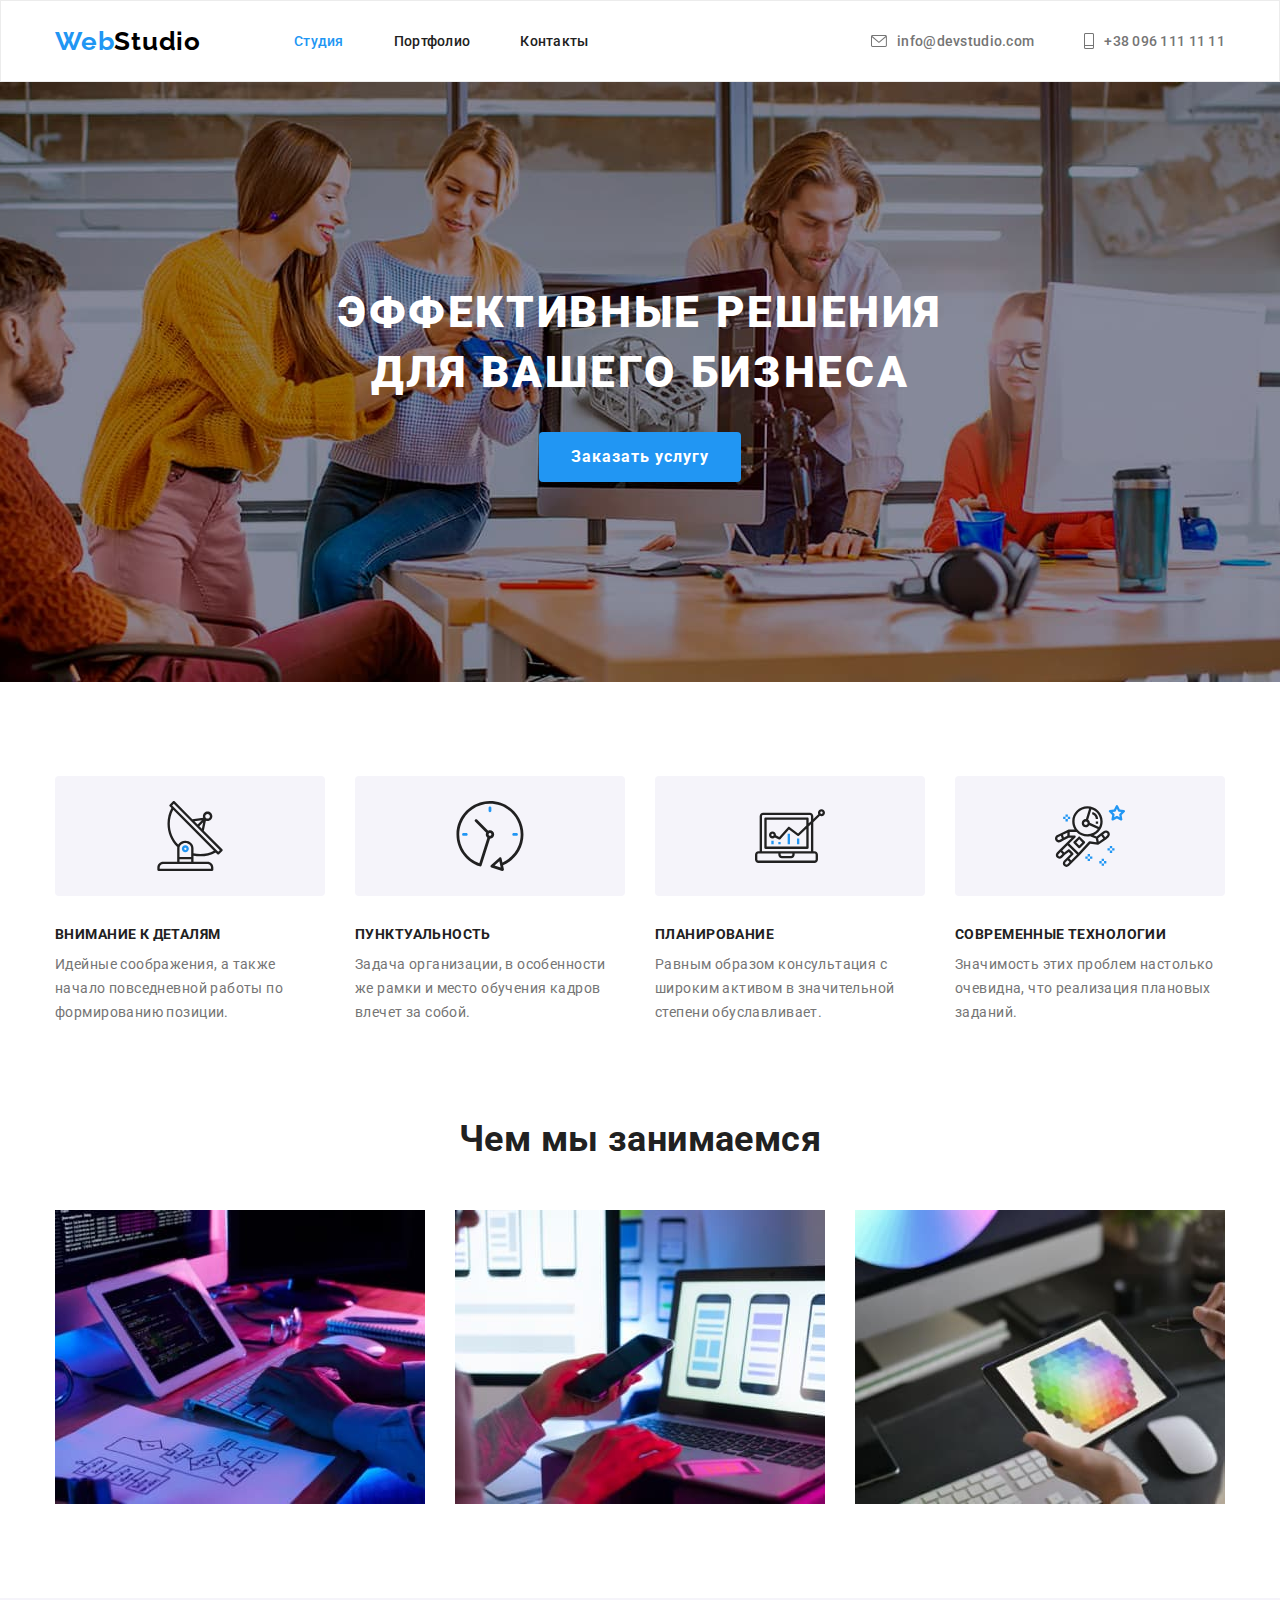
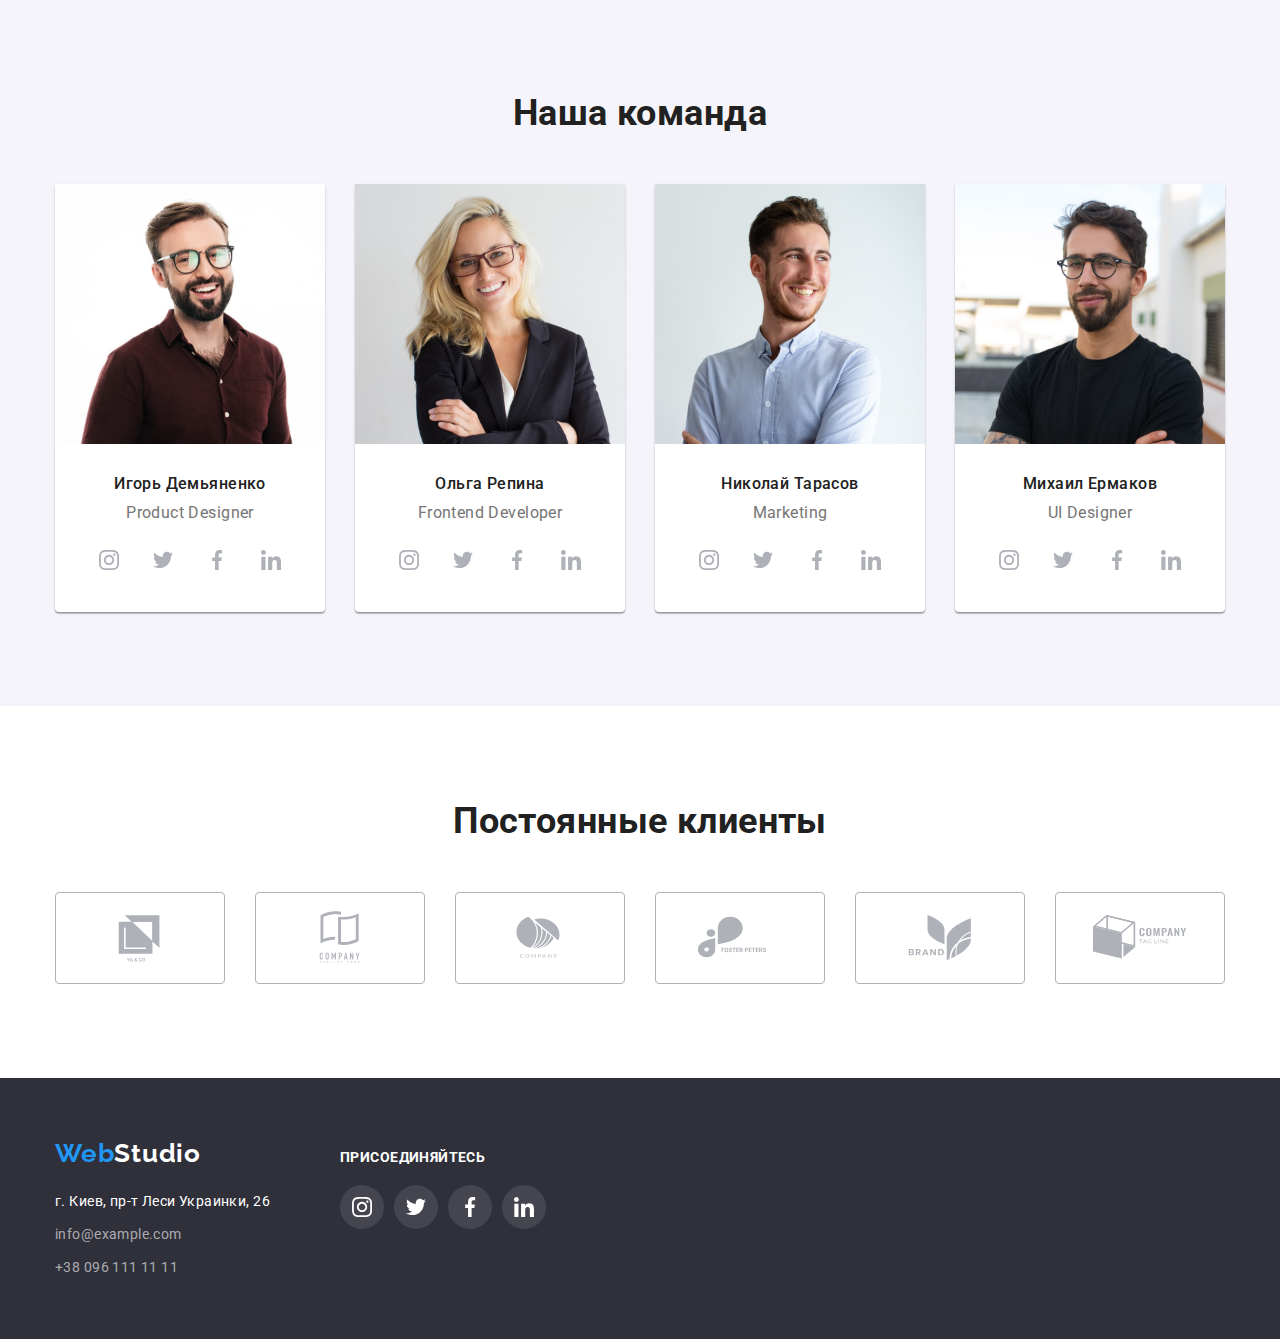
==== index.html @ 130f6607 "Initial commit" ====
<!DOCTYPE html>
<html lang="ru">
  <head>
    <meta charset="UTF-8" />
    <meta http-equiv="X-UA-Compatible" content="IE=edge" />
    <meta name="viewport" content="width=device-width, initial-scale=1.0" />
    <link rel="preconnect" href="https://fonts.googleapis.com" />
    <link rel="preconnect" href="https://fonts.gstatic.com" crossorigin />
    <link
      href="https://fonts.googleapis.com/css2?family=Raleway:wght@700&family=Roboto:wght@400;500;700;900&display=swap"
      rel="stylesheet"
    />
    <link
      rel="stylesheet"
      href="https://cdnjs.cloudflare.com/ajax/libs/modern-normalize/1.1.0/modern-normalize.css"
      integrity="sha512-Y0MM+V6ymRKN2zStTqzQ227DWhhp4Mzdo6gnlRnuaNCbc+YN/ZH0sBCLTM4M0oSy9c9VKiCvd4Jk44aCLrNS5Q=="
      crossorigin="anonymous"
      referrerpolicy="no-referrer"
    />
    <link rel="stylesheet" href="./css/style.css" />
    <title>Home work 2</title>
  </head>
  <body>
    <header class="top">
      <div class="container one">
        <a
          href="./index.html"
          class="top-link link"
          target="_blank"
          rel="noopener noreferrer nofollow"
          ><span class="top-web webstudio">Web</span
          ><span class="top-studio webstudio">Studio</span></a
        >
        <nav class="top-nav">
          <ul class="top-nav-list list">
            <li class="top-nav-item">
              <a
                href="./index.html"
                class="top-nav-link link current"
                target="_blank"
                rel="noopener noreferrer nofollow"
                >Студия</a
              >
            </li>
            <li class="top-nav-item">
              <a
                href="./portfolio.html"
                class="top-nav-link link"
                target="_blank"
                rel="noopener noreferrer nofollow"
                >Портфолио</a
              >
            </li>
            <li class="top-nav-item">
              <a
                href="./index.html"
                class="top-nav-link link"
                target="_blank"
                rel="noopener noreferrer nofollow"
                >Контакты</a
              >
            </li>
          </ul>
        </nav>
        <ul class="top-list">
          <li class="top-item">
            <a
              href="mailto:info@devstudio.com"
              class="top-list-link link"
              target="_blank"
              rel="noopener noreferrer nofollow"
              ><svg class="top-icons" width="16" height="12">
                <use href="./img/icon.svg#icon-mail"></use>
              </svg>
              info@devstudio.com</a
            >
          </li>
          <li class="top-item">
            <a
              href="tel:+380961111111"
              class="top-list-link link"
              target="_blank"
              rel="noopener noreferrer nofollow"
            >
              <svg class="top-icons" width="10" height="16">
                <use href="./img/icon.svg#icon-phone"></use>
              </svg>
              +38 096 111 11 11
            </a>
          </li>
        </ul>
      </div>
    </header>
    <main>
      <section class="center-hero">
        <div class="container">
          <div>
            <h1 class="center-hero-title hero-title">
              Эффективные решения для вашего бизнеса
            </h1>
            <button
              class="center-hero-button center-hero-button:hover, center-hero-button:focus"
              type="button"
            >
              Заказать услугу
            </button>
          </div>
        </div>
      </section>
      <section class="center-skills section">
        <div class="container">
          <h2 class="visually-hidden">Почему стоит выбрать нас</h2>
          <ul class="center-skills-list list">
            <li class="center-skills-item">
              <div class="skills-icons">
                <svg class="skills-icon" width="70" height="70">
                  <use href="./img/icon.svg#icon-satelite"></use>
                </svg>
              </div>
              <h3 class="center-skills-title">Внимание к деталям</h3>
              <p class="center-skills-text">
                Идейные соображения, а также начало повседневной работы по
                формированию позиции.
              </p>
            </li>
            <li class="center-skills-item">
              <div class="skills-icons">
                <svg class="skills-icon" width="70" height="70">
                  <use href="./img/icon.svg#icon-clock"></use>
                </svg>
              </div>
              <h3 class="center-skills-title">Пунктуальность</h3>
              <p class="center-skills-text">
                Задача организации, в особенности же рамки и место обучения
                кадров влечет за собой.
              </p>
            </li>
            <li class="center-skills-item">
              <div class="skills-icons">
                <svg class="skills-icon" width="70" height="70">
                  <use href="./img/icon.svg#icon-laptop"></use>
                </svg>
              </div>
              <h3 class="center-skills-title">Планирование</h3>
              <p class="center-skills-text">
                Равным образом консультация с широким активом в значительной
                степени обуславливает.
              </p>
            </li>
            <li class="center-skills-item">
              <div class="skills-icons">
                <svg class="skills-icon" width="70" height="70">
                  <use href="./img/icon.svg#icon-astronaut"></use>
                </svg>
              </div>
              <h3 class="center-skills-title">Современные технологии</h3>
              <p class="center-skills-text">
                Значимость этих проблем настолько очевидна, что реализация
                плановых заданий.
              </p>
            </li>
          </ul>
        </div>
      </section>
      <section class="center-about section about">
        <div class="container">
          <h2 class="center-about-title">Чем мы занимаемся</h2>
          <ul class="center-about-list list">
            <li class="center-about-item img">
              <img src="./img/box1.jpg" width="370" height="294" alt="box1" />
            </li>
            <li class="center-about-item img">
              <img src="./img/box2.jpg" width="370" height="294" alt="box2" />
            </li>
            <li class="center-about-item img">
              <img src="./img/box3.jpg" width="370" height="294" alt="box3" />
            </li>
          </ul>
        </div>
      </section>
      <section class="center-workers section">
        <div class="container">
          <h2 class="center-workers-title">Наша команда</h2>
          <ul class="center-workers-list list">
            <li class="center-workers-item img">
              <img
                src="./img/worker1.jpg"
                width="270"
                alt="фото Игорь Демьяненко"
              />
              <div class="name">
                <h3 class="center-workers-name">Игорь Демьяненко</h3>
                <p class="center-workers-profession">Product Designer</p>

                <ul class="icons-list list">
                  <li class="icons-item">
                    <a
                      href=""
                      class="icons-item-link link"
                      target="_blank"
                      rel="noopener noreferrer nofollow"
                    >
                      <svg class="workers-icons" width="20" height="20">
                        <use href="./img/icon.svg#icon-instagram"></use>
                      </svg>
                    </a>
                  </li>
                  <li class="icons-item">
                    <a
                      href=""
                      class="icons-item-link link"
                      target="_blank"
                      rel="noopener noreferrer nofollow"
                    >
                      <svg class="workers-icons" width="20" height="20">
                        <use href="./img/icon.svg#icon-twitter"></use>
                      </svg>
                    </a>
                  </li>
                  <li class="icons-item">
                    <a
                      href=""
                      class="icons-item-link link"
                      target="_blank"
                      rel="noopener noreferrer nofollow"
                    >
                      <svg class="workers-icons" width="20" height="20">
                        <use href="./img/icon.svg#icon-facebook"></use>
                      </svg>
                    </a>
                  </li>
                  <li class="icons-item">
                    <a
                      href=""
                      class="icons-item-link link"
                      target="_blank"
                      rel="noopener noreferrer nofollow"
                    >
                      <svg class="workers-icons" width="20" height="20">
                        <use href="./img/icon.svg#icon-linkedin"></use>
                      </svg>
                    </a>
                  </li>
                </ul>
              </div>
            </li>
            <li class="center-workers-item img">
              <img
                src="./img/worker2.jpg"
                width="270"
                alt="фото Ольга Репина"
              />
              <div class="name">
                <h3 class="center-workers-name">Ольга Репина</h3>
                <p class="center-workers-profession">Frontend Developer</p>
                <ul class="icons-list list">
                  <li class="icons-item">
                    <a
                      href=""
                      class="icons-item-link link"
                      target="_blank"
                      rel="noopener noreferrer nofollow"
                    >
                      <svg class="workers-icons" width="20" height="20">
                        <use href="./img/icon.svg#icon-instagram"></use>
                      </svg>
                    </a>
                  </li>
                  <li class="icons-item">
                    <a
                      href=""
                      class="icons-item-link link"
                      target="_blank"
                      rel="noopener noreferrer nofollow"
                    >
                      <svg class="workers-icons" width="20" height="20">
                        <use href="./img/icon.svg#icon-twitter"></use>
                      </svg>
                    </a>
                  </li>
                  <li class="icons-item">
                    <a
                      href=""
                      class="icons-item-link link"
                      target="_blank"
                      rel="noopener noreferrer nofollow"
                    >
                      <svg class="workers-icons" width="20" height="20">
                        <use href="./img/icon.svg#icon-facebook"></use>
                      </svg>
                    </a>
                  </li>
                  <li class="icons-item">
                    <a
                      href=""
                      class="icons-item-link link"
                      target="_blank"
                      rel="noopener noreferrer nofollow"
                    >
                      <svg class="workers-icons" width="20" height="20">
                        <use href="./img/icon.svg#icon-linkedin"></use>
                      </svg>
                    </a>
                  </li>
                </ul>
              </div>
            </li>
            <li class="center-workers-item img">
              <img
                src="./img/worker3.jpg"
                width="270"
                alt="фото Николай Тарасов"
              />
              <div class="name">
                <h3 class="center-workers-name">Николай Тарасов</h3>
                <p class="center-workers-profession">Marketing</p>
                <ul class="icons-list list">
                  <li class="icons-item">
                    <a
                      href=""
                      class="icons-item-link link"
                      target="_blank"
                      rel="noopener noreferrer nofollow"
                    >
                      <svg class="workers-icons" width="20" height="20">
                        <use href="./img/icon.svg#icon-instagram"></use>
                      </svg>
                    </a>
                  </li>
                  <li class="icons-item">
                    <a
                      href=""
                      class="icons-item-link link"
                      target="_blank"
                      rel="noopener noreferrer nofollow"
                    >
                      <svg class="workers-icons" width="20" height="20">
                        <use href="./img/icon.svg#icon-twitter"></use>
                      </svg>
                    </a>
                  </li>
                  <li class="icons-item">
                    <a
                      href=""
                      class="icons-item-link link"
                      target="_blank"
                      rel="noopener noreferrer nofollow"
                    >
                      <svg class="workers-icons" width="20" height="20">
                        <use href="./img/icon.svg#icon-facebook"></use>
                      </svg>
                    </a>
                  </li>
                  <li class="icons-item">
                    <a
                      href=""
                      class="icons-item-link link"
                      target="_blank"
                      rel="noopener noreferrer nofollow"
                    >
                      <svg class="workers-icons" width="20" height="20">
                        <use href="./img/icon.svg#icon-linkedin"></use>
                      </svg>
                    </a>
                  </li>
                </ul>
              </div>
            </li>
            <li class="center-workers-item img">
              <img
                src="./img/worker4.jpg"
                width="270"
                alt="фото Михаил Ермаков"
              />
              <div class="name">
                <h3 class="center-workers-name">Михаил Ермаков</h3>
                <p class="center-workers-profession">UI Designer</p>
                <ul class="icons-list list">
                  <li class="icons-item">
                    <a
                      href=""
                      class="icons-item-link link"
                      target="_blank"
                      rel="noopener noreferrer nofollow"
                    >
                      <svg class="workers-icons" width="20" height="20">
                        <use href="./img/icon.svg#icon-instagram"></use>
                      </svg>
                    </a>
                  </li>
                  <li class="icons-item">
                    <a
                      href=""
                      class="icons-item-link link"
                      target="_blank"
                      rel="noopener noreferrer nofollow"
                    >
                      <svg class="workers-icons" width="20" height="20">
                        <use href="./img/icon.svg#icon-twitter"></use>
                      </svg>
                    </a>
                  </li>
                  <li class="icons-item">
                    <a
                      href=""
                      class="icons-item-link link"
                      target="_blank"
                      rel="noopener noreferrer nofollow"
                    >
                      <svg class="workers-icons" width="20" height="20">
                        <use href="./img/icon.svg#icon-facebook"></use>
                      </svg>
                    </a>
                  </li>
                  <li class="icons-item">
                    <a
                      href=""
                      class="icons-item-link link"
                      target="_blank"
                      rel="noopener noreferrer nofollow"
                    >
                      <svg class="workers-icons" width="20" height="20">
                        <use href="./img/icon.svg#icon-linkedin"></use>
                      </svg>
                    </a>
                  </li>
                </ul>
              </div>
            </li>
          </ul>
        </div>
      </section>
      <section class="clients section">
        <div class="container">
          <h2 class="clients-title">Постоянные клиенты</h2>
          <ul class="clients-list list">
            <li class="clients-item">
              <a href="" class="clients-item-link link">
                <svg class="clients-icon" width="106" height="60">
                  <use href="./img/icon.svg#icon-client-1"></use>
                </svg>
              </a>
            </li>
            <li class="clients-item">
              <a href="" class="clients-item-link link">
                <svg class="clients-icon" width="106" height="60">
                  <use href="./img/icon.svg#icon-client-2"></use>
                </svg>
              </a>
            </li>
            <li class="clients-item">
              <a href="" class="clients-item-link link">
                <svg class="clients-icon" width="106" height="60">
                  <use href="./img/icon.svg#icon-client-3"></use>
                </svg>
              </a>
            </li>
            <li class="clients-item">
              <a href="" class="clients-item-link link">
                <svg class="clients-icon" width="106" height="60">
                  <use href="./img/icon.svg#icon-client-4"></use>
                </svg>
              </a>
            </li>
            <li class="clients-item">
              <a href="" class="clients-item-link link">
                <svg class="clients-icon" width="106" height="60">
                  <use href="./img/icon.svg#icon-client-5"></use>
                </svg>
              </a>
            </li>
            <li class="clients-item">
              <a href="" class="clients-item-link link">
                <svg class="clients-icon" width="106" height="60">
                  <use href="./img/icon.svg#icon-client-6"></use>
                </svg>
              </a>
            </li>
          </ul>
        </div>
      </section>
    </main>
    <footer class="bottom">
      <div class="container ft">
        <div>
          <a
            class="bottom-link link"
            href="./index.html"
            target="_blank"
            rel="noopener noreferrer nofollow"
          >
            <span class="bottom-web webstudio">Web</span
            ><span class="bottom-studio webstudio">Studio</span>
          </a>
          <address class="bottom-address">
            <ul class="bottom-list list">
              <li class="bottom-item">
                <a
                  class="bottom-address-link link"
                  href="https://www.google.com/maps/place/%D0%B1%D1%83%D0%BB.+%D0%9B%D0%B5%D1%81%D0%B8+%D0%A3%D0%BA%D1%80%D0%B0%D0%B8%D0%BD%D0%BA%D0%B8,+26,+%D0%9A%D0%B8%D0%B5%D0%B2,+%D0%A3%D0%BA%D1%80%D0%B0%D0%B8%D0%BD%D0%B0,+02000/@50.4265841,30.5361971,17z/data=!3m1!4b1!4m5!3m4!1s0x40d4cf0e033ecbe9:0x57a4dffefec77da0!8m2!3d50.4265807!4d30.5383858"
                  target="_blank"
                  rel="noopener noreferrer nofollow"
                >
                  г. Киев, пр-т Леси Украинки, 26
                </a>
              </li>
              <li class="bottom-item link">
                <a
                  href="mailto:info@devstudio.com"
                  class="bottom-list-link link"
                  target="_blank"
                  rel="noopener noreferrer nofollow"
                  >info@example.com</a
                >
              </li>
              <li class="bottom-item link">
                <a
                  href="tel:+380961111111"
                  class="bottom-list-link link"
                  target="_blank"
                  rel="noopener noreferrer nofollow"
                  >+38 096 111 11 11</a
                >
              </li>
            </ul>
          </address>
        </div>
        <div class="social">
          <p class="social-text">Присоединяйтесь</p>
          <ul class="social-list list">
            <li class="social-item">
              <a
                href=""
                class="social-item-link link"
                target="_blank"
                rel="noopener noreferrer nofollow"
              >
                <svg class="social-icons" width="20" height="20">
                  <use href="./img/icon.svg#icon-instagram"></use>
                </svg>
              </a>
            </li>
            <li class="social-item">
              <a
                href=""
                class="social-item-link link"
                target="_blank"
                rel="noopener noreferrer nofollow"
              >
                <svg class="social-icons" width="20" height="20">
                  <use href="./img/icon.svg#icon-twitter"></use>
                </svg>
              </a>
            </li>
            <li class="social-item">
              <a
                href=""
                class="social-item-link link"
                target="_blank"
                rel="noopener noreferrer nofollow"
              >
                <svg class="social-icons" width="20" height="20">
                  <use href="./img/icon.svg#icon-facebook"></use>
                </svg>
              </a>
            </li>
            <li class="social-item">
              <a
                href=""
                class="social-item-link link"
                target="_blank"
                rel="noopener noreferrer nofollow"
              >
                <svg class="social-icons" width="20" height="20">
                  <use href="./img/icon.svg#icon-linkedin"></use>
                </svg>
              </a>
            </li>
          </ul>
        </div>
      </div>
    </footer>
  </body>
</html>
---- css/style.css ----
:root {
  --main-color: #ffffff;
  --title-color: #212121;
  --text-color: #757575;
  --background-color: #2f303a;
  --btn-color: #212121;
  --accent-color: #2196f3;
  --one-color: #eeeeee;
  --second-color: #000000;
  --third-color: #f5f4fa;
  --fourth-color: #2f303a;
  --fifth-color: #ececec;
  --bg-hero: #C4C4C4;
  --icons-color: #AFB1B8;
  --clients-color: #AFB1B8;

}

h1,
h2,
h3,
h4,
h5,
h6,
p,
ul {
  margin: 0;
}

ul {
  margin: 0;
  padding: 0;
}

button {
  display: block;
  margin: auto;
  cursor: pointer;
  border: none;
  border-radius: 4px;
}

img {
  display: block;
  max-width: 100%;
  height: auto;
}

address {
  font-style: normal;
}

.container {
  width: 1200px;
  margin-right: auto;
  margin-left: auto;
  padding-right: 15px;
  padding-left: 15px;
}

.section {
  padding-top: 94px;
  padding-bottom: 94px;
}

body {
  font-family: Roboto, sans-serif;
  font-size: 14px;
  letter-spacing: 0.03em;
  background-color: var(--main-color);
  color: var(--title-color);
}

.visually-hidden {
  position: absolute;
  white-space: nowrap;
  width: 1px;
  height: 1px;
  overflow: hidden;
  border: 0;
  padding: 0;
  clip: rect(0 0 0 0);
  clip-path: inset(50%);
  margin: -1px;
}

.list {
  list-style: none;
}

.link {
  text-decoration: none;
}

.one {

  display: flex;
  align-items: center;
}

.top {
  background-color: var(--main-color);
  border: 1px solid #ECECEC;
}

.webstudio {
  font-family: "Raleway", sans-serif;
  font-style: normal;
  font-weight: 700;
  font-size: 26px;
  line-height: calc(31 / 26);
  letter-spacing: 0.03em;
}

.top-link {
  margin-right: 93px;
}

.top-web {
  color: var(--accent-color);
}

.top-studio {
  color: var(--second-color);
}

.top-nav-link {
  font-weight: 500;
  line-height: calc(16 / 14);
  letter-spacing: 0.02em;
  color: var(--title-color);
}

.top-nav-link:hover,
.top-nav-link:focus {
  font-weight: 500;
  line-height: calc(16 / 14);
  letter-spacing: 0.02em;
  color: var(--accent-color);
}

.current {
  color: var(--accent-color);
}

.top-nav-list {
  display: flex;
}

.top-nav-item {
  display: block;
  padding-top: 32px;
  padding-bottom: 32px;
  margin-left: auto;
}

.top-nav-item+.top-nav-item {
  margin-left: 50px;
}

.top-list {
  display: flex;
  margin-left: auto;
}

.top-item {
  display: block;

}

.top-item+.top-item {
  margin-left: 50px;
}

.top-list-link {
  display: flex;
  align-items: center;
  font-weight: 500;
  line-height: calc(16 / 14);
  letter-spacing: 0.02em;
  color: var(--text-color);
}

.top-list-link:hover,
.top-list-link:focus {
  color: var(--accent-color);
}

.top-icons {
  fill: currentColor;
  margin-right: 10px;
}

.top-icons:hover,
.top-icons:focus {
  fill: var(--accent-color);
}

.center-hero {
  background-color: rgba(47, 48, 58, 0.4);
  background-image: url("../img/Img-hero.jpg"), linear-gradient(to right, var(--bg-hero), var(--bg-hero));
  background-repeat: no-repeat;
  background-position: center;
  background-size: cover;
  max-width: 1600px;
  height: 600px;
  margin: 0 auto;
  padding-top: 200px;
  padding-bottom: 200px;
}

.center-hero-title {
  font-weight: 900;
  font-size: 44px;
  line-height: calc(60 / 44);
  text-align: center;
  letter-spacing: 0.06em;
  text-transform: uppercase;
  color: var(--main-color);
  margin-left: auto;
  margin-right: auto;
  margin-bottom: 30px;
  width: 696px;

}

.center-hero-button {
  display: block;
  font-family: "Roboto", sans-serif;
  font-style: normal;
  font-weight: 700;
  font-size: 16px;
  line-height: calc(30/16);
  align-items: center;
  text-align: center;
  letter-spacing: 0.06em;
  color: var(--main-color);
  background-color: var(--accent-color);
  box-shadow: 0px 4px 4px rgba(0, 0, 0, 0.15);
  border-radius: 4px;
  margin-left: auto;
  margin-right: auto;
  padding: 10px 32px;

}

.center-hero-button:hover,
.center-hero-button:focus {
  background-color: #188CE8;
  box-shadow: 0px 4px 4px rgba(0, 0, 0, 0.15);
}

.center-skills-list {
  display: flex;
}

.center-skills-item {
  width: 270px;
}

.center-skills-item+.center-skills-item {
  margin-left: 30px;
}

.center-skills-title {
  font-weight: 700;
  font-size: 14px;
  line-height: calc(16 / 14);
  text-transform: uppercase;
  margin-bottom: 10px;
}

.center-skills-text {
  font-weight: 400;
  line-height: calc(24 / 14);
  color: var(--text-color);
}

.skills-icons {
  display: flex;
  align-items: center;
  justify-content: center;
  width: 270px;
  height: 120px;
  border-radius: 4px;
  background-color: var(--third-color);
  margin-bottom: 30px;

}



.about {
  padding-top: 0;
}

.center-about-list {
  display: flex;
}

.center-about-item+.center-about-item {
  margin-left: 30px;
}



.center-about-title {
  font-weight: 700;
  font-size: 36px;
  line-height: calc(42 / 36);
  text-align: center;
  margin-left: auto;
  margin-right: auto;
  margin-bottom: 50px;
}

.center-workers {
  background: var(--third-color);
}

.center-workers-list {
  display: flex;
}

.center-workers-item {
  background: #FFFFFF;
  box-shadow: 0px 1px 3px rgba(0, 0, 0, 0.12),
    0px 1px 1px rgba(0, 0, 0, 0.14),
    0px 2px 1px rgba(0, 0, 0, 0.2);
  border-radius: 0px 0px 4px 4px;
}

.center-workers-item+.center-workers-item {
  margin-left: 30px;
}

.center-workers-title {
  font-weight: 700;
  font-size: 36px;
  line-height: calc(42 / 36);
  text-align: center;
  margin-bottom: 50px;
}

.name {
  padding-top: 30px;
  padding-bottom: 30px;

}

.center-workers-name {
  font-weight: 500;
  font-size: 16px;
  line-height: calc(19 / 16);
  text-align: center;
  color: var(--title-color);
  margin-bottom: 10px;
}


.center-workers-profession {
  font-weight: 400;
  font-size: 16px;
  line-height: calc(19 / 16);
  text-align: center;
  color: var(--text-color);
  margin-bottom: 16px;
}

.icons-list {
  display: flex;
  justify-content: center;
  gap: 10px;

}

.icons-item-link {
  width: 44px;
  height: 44px;
  border-radius: 50%;
  color: var(--icons-color);
  display: flex;
  align-items: center;
  justify-content: center;
}

.workers-icons {
  fill: currentColor;
}

.icons-item-link:hover,
.icons-item-link:focus {
  background-color: var(--accent-color);
  color: var(--main-color);
}


.clients-title {
  font-weight: 700;
  font-size: 36px;
  line-height: calc(42 / 36);
  text-align: center;
  margin-bottom: 50px;
}

.clients-list {
  display: flex;

}

.clients-item {}

.clients-item-link:hover,
.clients-item-link:focus {
  border: 1px solid var(--accent-color);
}

.clients-item-link {
  display: flex;
  border: 1px solid #AFB1B8;
  border-radius: 4px;
  width: 170px;
  height: 92px;
  align-items: center;
  justify-content: center;
  color: var(--clients-color);

}

.clients-item+.clients-item {
  margin-left: 30px;
}

.clients-icon {
  fill: currentColor;
}

.clients-item-link:hover .clients-icon,
.clients-item-link:focus .clients-icon {
  fill: var(--accent-color);
}

.bottom {
  background: var(--background-color);
  padding: 60px 0px;
}

.bottom-web {
  color: var(--accent-color);
}

.bottom-studio {
  color: var(--main-color);
}

.bottom-item {
  font-family: "Roboto", sans-serif;
  font-style: normal;
  font-weight: 400;
  line-height: calc(24 / 14);
}

.bottom-address-link {
  line-height: calc(24 / 14);
  color: var(--main-color);
}

.bottom-address-link:hover,
.bottom-address-link:focus {
  color: var(--accent-color);
}

.bottom-list-link {
  color: rgba(255, 255, 255, 0.6);
}

.bottom-list-link:hover,
.bottom-list-link:focus {
  color: var(--accent-color);
}

.bottom-address {
  margin-top: 20px;

}

.bottom-item {
  display: block;

}

.bottom-item+.bottom-item {
  margin-top: 9px;
}

.ft {
  display: flex;
  align-items: baseline;
}

.social {
  margin-left: 70px;
}

.social-text {
  font-weight: 700;
  font-size: 14px;
  line-height: calc(16/14);
  color: #FFFFFF;
  margin-bottom: 20px;
  text-transform: uppercase;
}

.social-list {
  display: flex;
  gap: 10px;
}


.social-item-link {
  width: 44px;
  height: 44px;
  border-radius: 50%;
  display: flex;
  align-items: center;
  justify-content: center;
  background: rgba(255, 255, 255, 0.1);
  color: var(--main-color);
}

.social-item-link:hover,
.social-item-link:focus {
  background: var(--accent-color);

}

.social-icons {
  fill: currentColor;
}

.middle {
  background-color: var(--main-color);
}

.middle-nav-list {
  display: flex;
  justify-content: center;
  margin-left: auto;
  margin-right: auto;
  margin-bottom: 50px;
}

.middle-nav-item+.middle-nav-item {
  margin-left: 8px;
}

.middle-nav {
  font-weight: 500;
  font-size: 16px;
  line-height: calc(26 / 16);

  color: var(--title-color);
}

.middle-nav-button {
  font-family: "Roboto", sans-serif;
  font-style: normal;
  font-weight: 500;
  font-size: 16px;
  line-height: calc(26 / 16);
  text-align: center;
  letter-spacing: 0.03em;
  color: var(--btn-color);
  background-color: var(--third-color);
  border-radius: 4px;
  border: 1px var(--third-color);
  padding: 6px 22px;

}

.middle-nav-button:hover,
.middle-nav-button:focus {

  color: var(--main-color);
  background-color: var(--accent-color);
  box-shadow: 0px 3px 1px rgba(0, 0, 0, 0.1), 0px 1px 2px rgba(0, 0, 0, 0.08), 0px 2px 2px rgba(0, 0, 0, 0.12);
}

.middle-choice-list {
  display: flex;
  flex-wrap: wrap;
}

.middle-choice-item:nth-last-child(3n) {
  margin-left: 0;
}

.middle-choice-item:nth-last-child(-n+3) {
  margin-bottom: 0;
}

.middle-choice-item {
  margin-left: 30px;
  margin-bottom: 30px;
  width: 370px;
  border: 1px solid #EEEEEE;
}

.middle-choice-link {
  display: block;
}

.middle-choice-link:hover,
.middle-choice-link:focus {
  background: var(--main-color);
  border: 1px solid #EEEEEE;
  box-shadow: 0px 1px 1px rgba(0, 0, 0, 0.12),
    0px 4px 4px rgba(0, 0, 0, 0.06),
    1px 4px 6px rgba(0, 0, 0, 0.16);
}

.choice-title {
  padding: 20px 24px;
}


.middle-choice-title {
  font-weight: 700;
  font-size: 18px;
  line-height: calc(36 / 18);
  letter-spacing: 0.06em;
  color: var(--title-color);
  padding-bottom: 4px;
}

.middle-choice-text {
  font-weight: 400;
  font-size: 16px;
  line-height: calc(30 / 16);
  color: var(--text-color);
}
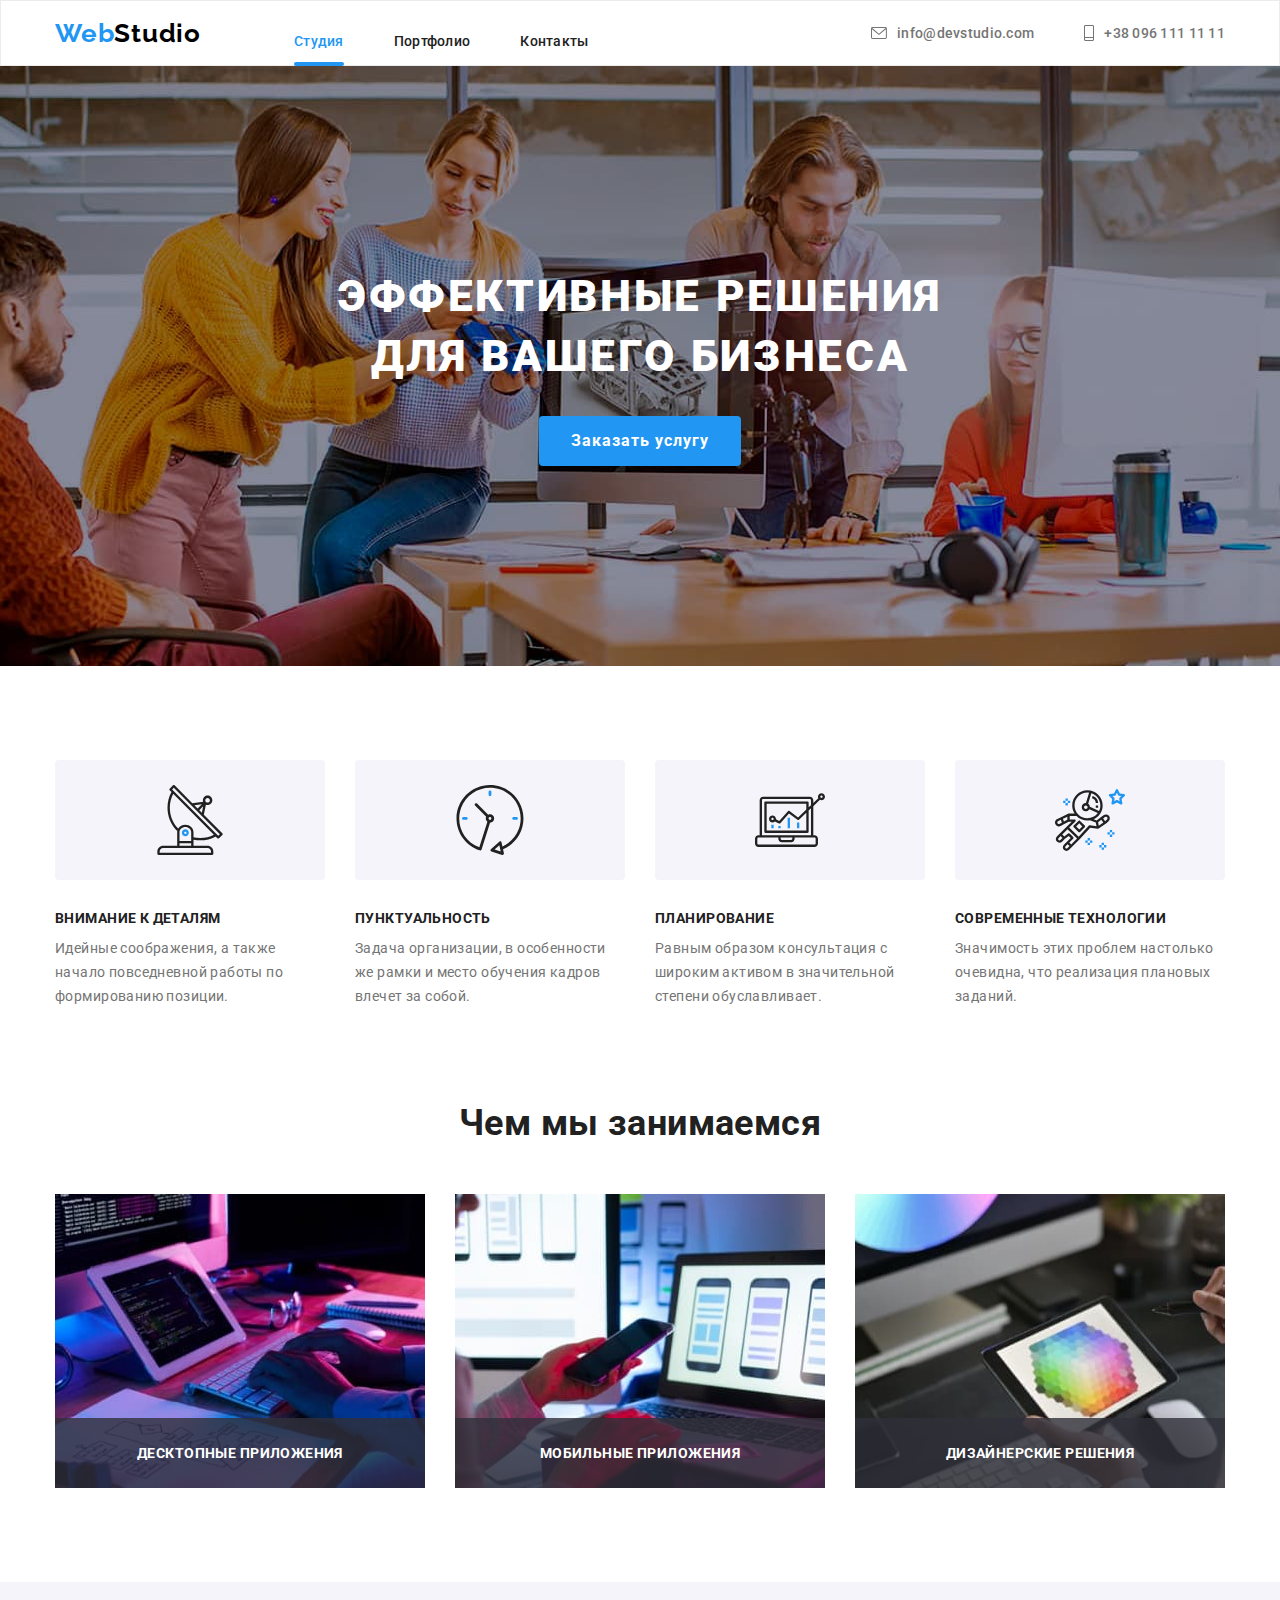
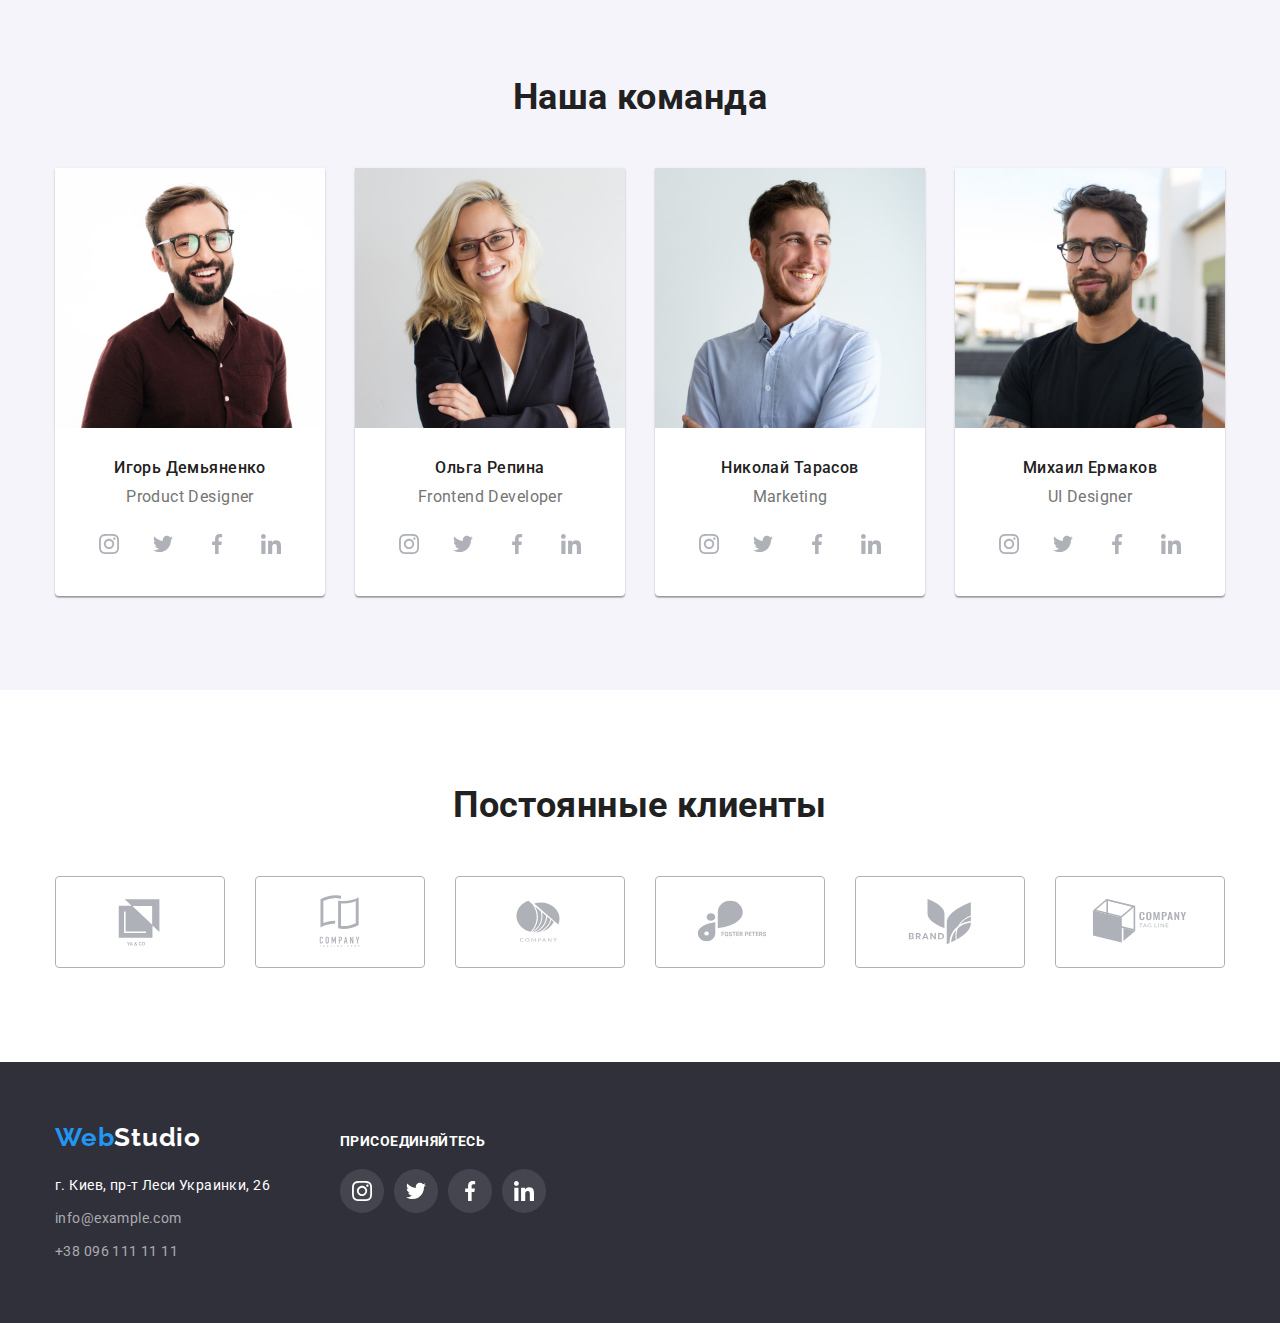
==== commit ee9f34bc: "first edition" ====
--- a/index.html
+++ b/index.html
@@ -18,7 +18,7 @@
       referrerpolicy="no-referrer"
     />
     <link rel="stylesheet" href="./css/style.css" />
-    <title>Home work 2</title>
+    <title>Home work</title>
   </head>
   <body>
     <header class="top">
@@ -98,10 +98,7 @@
             <h1 class="center-hero-title hero-title">
               Эффективные решения для вашего бизнеса
             </h1>
-            <button
-              class="center-hero-button center-hero-button:hover, center-hero-button:focus"
-              type="button"
-            >
+            <button class="center-hero-button" type="button" data-modal-open>
               Заказать услугу
             </button>
           </div>
@@ -167,13 +164,22 @@
           <h2 class="center-about-title">Чем мы занимаемся</h2>
           <ul class="center-about-list list">
             <li class="center-about-item img">
-              <img src="./img/box1.jpg" width="370" height="294" alt="box1" />
+              <div class="center-about-box">
+                <img src="./img/box1.jpg" width="370" height="294" alt="box1" />
+                <p class="box-text">Десктопные приложения</p>
+              </div>
             </li>
             <li class="center-about-item img">
-              <img src="./img/box2.jpg" width="370" height="294" alt="box2" />
+              <div class="center-about-box">
+                <img src="./img/box2.jpg" width="370" height="294" alt="box2" />
+                <p class="box-text">Мобильные приложения</p>
+              </div>
             </li>
             <li class="center-about-item img">
-              <img src="./img/box3.jpg" width="370" height="294" alt="box3" />
+              <div class="center-about-box">
+                <img src="./img/box3.jpg" width="370" height="294" alt="box3" />
+                <p class="box-text">Дизайнерские решения</p>
+              </div>
             </li>
           </ul>
         </div>
@@ -191,7 +197,6 @@
               <div class="name">
                 <h3 class="center-workers-name">Игорь Демьяненко</h3>
                 <p class="center-workers-profession">Product Designer</p>
-
                 <ul class="icons-list list">
                   <li class="icons-item">
                     <a
@@ -479,6 +484,15 @@
           </ul>
         </div>
       </section>
+      <div class="backdrop is-hidden" data-modal>
+        <div class="modal">
+          <button class="modal-button" type="button" data-modal-close>
+            <svg width="18" height="18">
+              <use href="./img/icon.svg#icon-close"></use>
+            </svg>
+          </button>
+        </div>
+      </div>
     </main>
     <footer class="bottom">
       <div class="container ft">
@@ -580,5 +594,6 @@
         </div>
       </div>
     </footer>
+    <script src="./js/modal.js"></script>
   </body>
 </html>
--- a/css/style.css
+++ b/css/style.css
@@ -13,7 +13,8 @@
   --bg-hero: #C4C4C4;
   --icons-color: #AFB1B8;
   --clients-color: #AFB1B8;
-
+  --transition-duration: 250ms;
+  --transition-timing-function: cubic-bezier(0.4, 0, 0.2, 1);
 }
 
 h1,
@@ -70,6 +71,8 @@
   background-color: var(--main-color);
   color: var(--title-color);
 }
+
+@keyframes overlay {}
 
 .visually-hidden {
   position: absolute;
@@ -124,11 +127,33 @@
   color: var(--second-color);
 }
 
+.top-nav-list {
+  display: flex;
+}
+
+.top-nav-item {
+  display: block;
+  margin-left: auto;
+}
+
+.top-nav-item+.top-nav-item {
+  margin-left: 50px;
+}
+
 .top-nav-link {
-  font-weight: 500;
   line-height: calc(16 / 14);
   letter-spacing: 0.02em;
-  color: var(--title-color);
+  color: currentColor;
+  content: '';
+  height: 4px;
+  background-size: contain;
+  border-radius: 2px;
+  background-color: var(--main-color);
+  position: relative;
+  display: block;
+  font-weight: 500;
+  padding-top: 32px;
+  padding-bottom: 32px;
 }
 
 .top-nav-link:hover,
@@ -141,21 +166,19 @@
 
 .current {
   color: var(--accent-color);
-}
-
-.top-nav-list {
-  display: flex;
-}
-
-.top-nav-item {
-  display: block;
-  padding-top: 32px;
-  padding-bottom: 32px;
-  margin-left: auto;
-}
-
-.top-nav-item+.top-nav-item {
-  margin-left: 50px;
+
+}
+
+.top-nav-item .current::after {
+  position: absolute;
+  bottom: -1px;
+  left: 0;
+  content: '';
+  display: block;
+  width: 100%;
+  height: 4px;
+  background: var(--accent-color);
+  border-radius: 2px;
 }
 
 .top-list {
@@ -298,11 +321,13 @@
   display: flex;
 }
 
+.center-about-item {
+  position: relative;
+}
+
 .center-about-item+.center-about-item {
   margin-left: 30px;
 }
-
-
 
 .center-about-title {
   font-weight: 700;
@@ -312,6 +337,27 @@
   margin-left: auto;
   margin-right: auto;
   margin-bottom: 50px;
+}
+
+.center-about-box {
+  position: relative;
+  display: block;
+
+}
+
+.box-text {
+  position: absolute;
+  font-weight: 700;
+  line-height: calc(16/14);
+  text-transform: uppercase;
+  color: var(--main-color);
+  background-color: rgba(47, 48, 58, 0.8);
+  width: 100%;
+  text-align: center;
+  padding-top: 27px;
+  padding-bottom: 27px;
+  left: 50%;
+  transform: translate(-50%, -100%);
 }
 
 .center-workers {
@@ -407,8 +453,6 @@
   display: flex;
 
 }
-
-.clients-item {}
 
 .clients-item-link:hover,
 .clients-item-link:focus {
@@ -440,6 +484,51 @@
   fill: var(--accent-color);
 }
 
+.backdrop {
+  position: fixed;
+  top: 0;
+  left: 0;
+  width: 100%;
+  height: 100%;
+  background: rgba(0, 0, 0, 0.2);
+  transition-property: opacity, visibility;
+  transition-duration: 250ms;
+  transition-timing-function: cubic-bezier(0.4, 0, 0.2, 1);
+}
+
+.backdrop.is-hidden {
+  opacity: 0;
+  pointer-events: none;
+}
+
+.modal {
+  position: absolute;
+  top: 50%;
+  left: 50%;
+  transform: translate(-50%, -50%);
+  min-width: 528px;
+  min-height: 581px;
+  background: var(--main-color);
+  box-shadow: 0px 1px 3px rgba(0, 0, 0, 0.12), 0px 1px 1px rgba(0, 0, 0, 0.14),
+    0px 2px 1px rgba(0, 0, 0, 0.2);
+  border-radius: 4px;
+  padding: 15px;
+}
+
+.modal-button {
+  position: absolute;
+  top: 8px;
+  right: 8px;
+  width: 30px;
+  height: 30px;
+  border: 1px solid rgba(0, 0, 0, 0.1);
+  border-radius: 50%;
+  background-color: var(--main-color);
+  display: flex;
+  justify-content: center;
+  align-items: center;
+}
+
 .bottom {
   background: var(--background-color);
   padding: 60px 0px;
@@ -603,7 +692,7 @@
   margin-left: 30px;
   margin-bottom: 30px;
   width: 370px;
-  border: 1px solid #EEEEEE;
+
 }
 
 .middle-choice-link {
@@ -621,6 +710,7 @@
 
 .choice-title {
   padding: 20px 24px;
+  border: 1px solid #EEEEEE;
 }
 
 
@@ -638,4 +728,29 @@
   font-size: 16px;
   line-height: calc(30 / 16);
   color: var(--text-color);
+}
+
+.middle-choice-item:hover .overlay-text {
+  transform: translateY(0);
+}
+
+.overlay {
+  position: relative;
+  overflow: hidden;
+}
+
+.overlay-text {
+  font-weight: 400px;
+  font-size: 18px;
+  top: 0;
+  left: 0;
+  line-height: calc(28/18);
+  color: var(--main-color);
+  background-color: rgba(33, 150, 243, 0.9);
+  position: absolute;
+  width: 100%;
+  height: 100%;
+  padding: 63px 24px;
+  transform: translateY(100%);
+  transition: transform 250ms cubic-bezier(0.4, 0, 0.2, 1);
 }